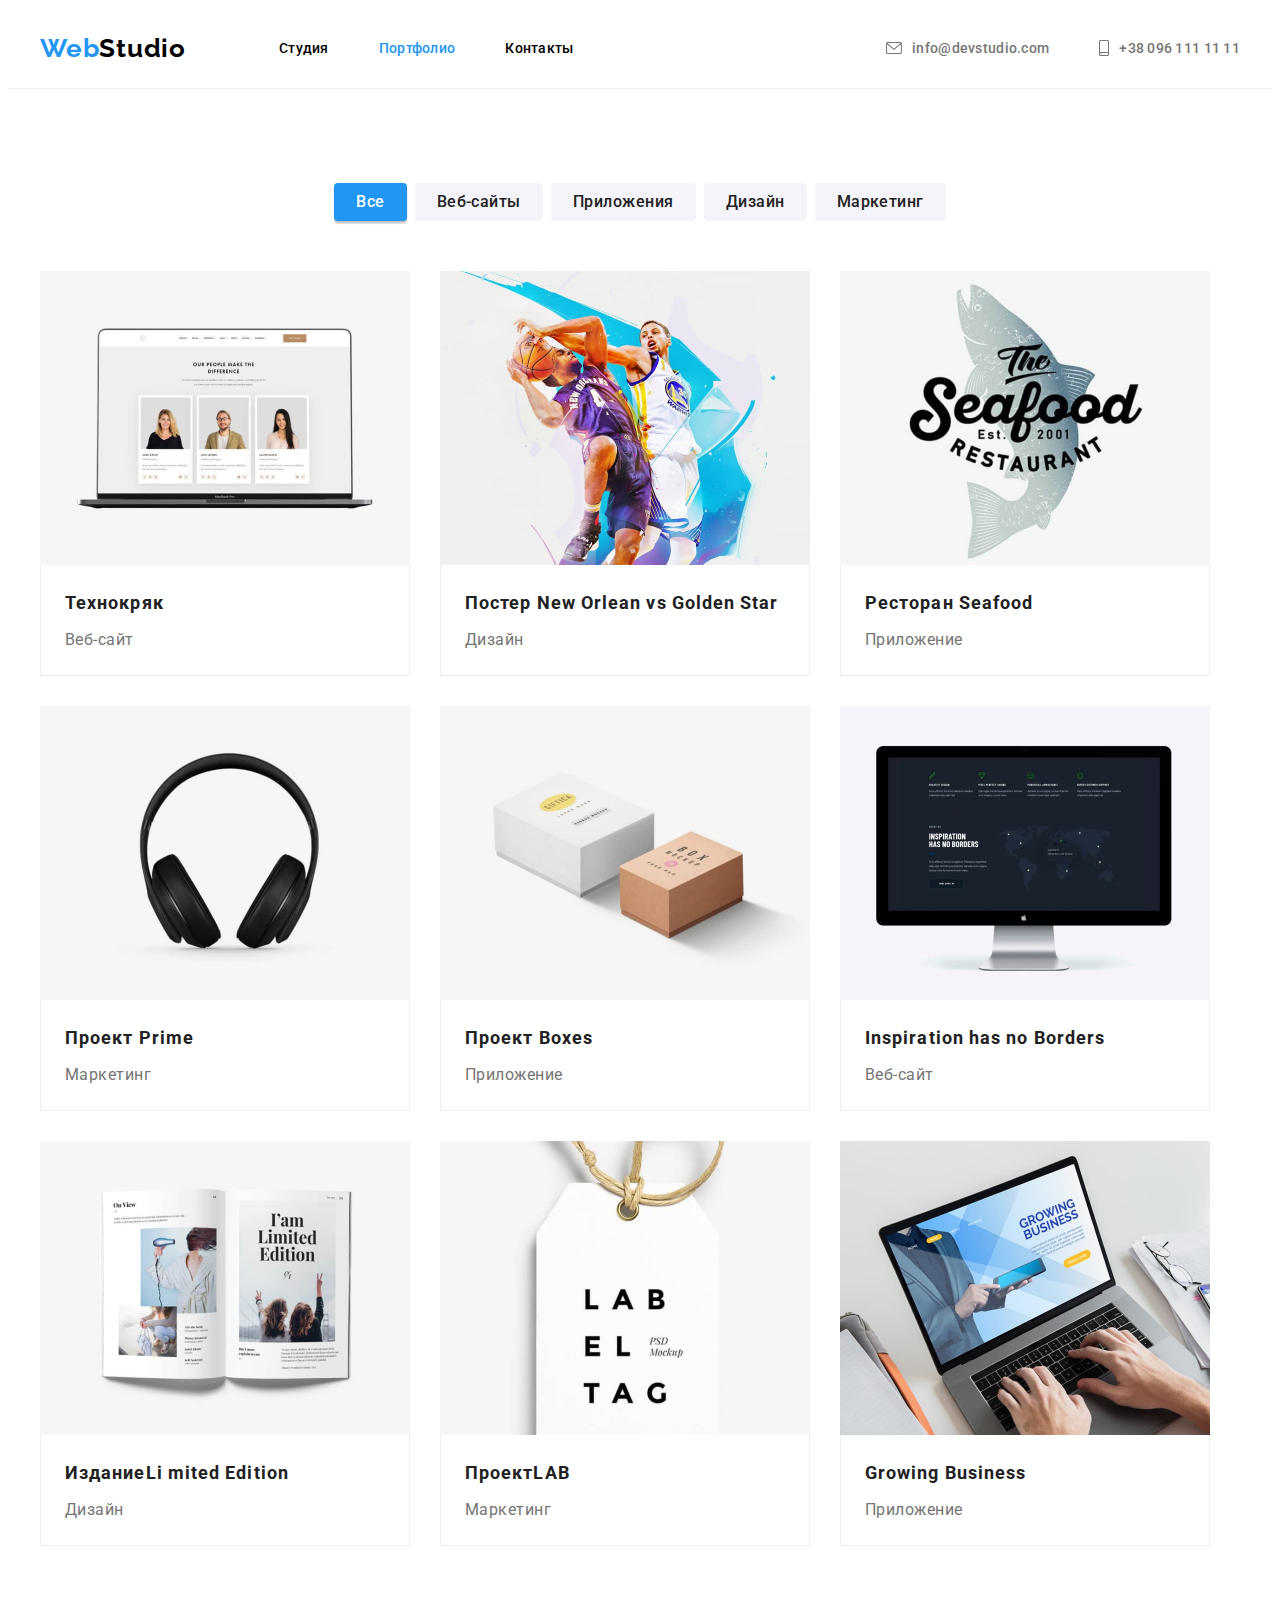
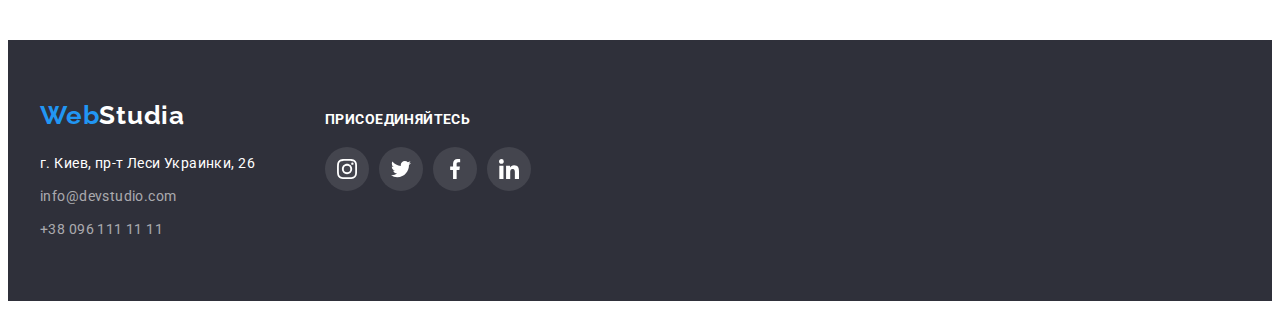
==== portfolio.html @ a8fc57d9 "Initial commit" ====
<!DOCTYPE html>
<html lang="ru">
  <head>
    <meta charset="UTF-8" />
    <meta http-equiv="X-UA-Compatible" content="IE=edge" />
    <meta name="viewport" content="width=device-width, initial-scale=1.0" />
    <title>Портфолио</title>
    <link rel="preconnect" href="https://fonts.googleapis.com" />
    <link rel="preconnect" href="https://fonts.gstatic.com" crossorigin />
    <link
      href="https://fonts.googleapis.com/css2?family=Raleway:wght@700&family=Roboto:wght@400;500;700;900&display=swap"
      rel="stylesheet"
    />
    <link
      rel="stylesheet"
      href="https://cdnjs.cloudflare.com/ajax/libs/modern-normalize/1.1.0/modern-normalize.min.css"
      integrity="sha512-wpPYUAdjBVSE4KJnH1VR1HeZfpl1ub8YT/NKx4PuQ5NmX2tKuGu6U/JRp5y+Y8XG2tV+wKQpNHVUX03MfMFn9Q=="
      crossorigin="anonymous"
      referrerpolicy="no-referrer"
    />
    <link rel="stylesheet" href="./css/style.css" />
  </head>
  <body>
    <!-- header -->
    <header class="header">
      <div class="container header-container">
        <!-- logo -->
        <a class="header-logo link" href="./index.html" lang="en"
          ><span>Web</span>Studio</a
        >
        <!-- menu -->
        <nav class="header-nav">
          <ul class="header-list list">
            <li class="header-item">
              <a class="header-link link" href="./index.html">Студия</a>
            </li>
            <li class="header-item">
              <a
                class="header-link header-link-current link"
                href="./portfolio.html"
                >Портфолио</a
              >
            </li>
            <li class="header-item">
              <a class="header-link link" href="">Контакты</a>
            </li>
          </ul>
        </nav>
        <!-- contacts -->
        <a
          class="header-contacts header-mail link"
          href="mailto:info@devstudio.com"
          ><svg class="mail-icon" width="16" height="12">
            <use href="./images/icons.svg#mail"></use>
          </svg>
          info@devstudio.com</a
        >
        <a class="header-contacts link" href="tel:+380961111111"
          ><svg class="mail-icon" width="10" height="16">
            <use href="./images/icons.svg#phone"></use>
          </svg>
          +38 096 111 11 11</a
        >
      </div>
    </header>
    <!-- Основной контент страницы -->
    <main>
      <!-- Портфолио -->
      <section class="portfolio section">
        <div class="container">
          <h1 class="visually-hidden">Наши проекты</h1>
          <ul class="portfolio-filter list">
            <li>
              <button
                class="portfolio-filter-btn portfolio-filter-btn-activ"
                type="button"
              >
                Все
              </button>
            </li>
            <li>
              <button class="portfolio-filter-btn" type="button">
                Веб-сайты
              </button>
            </li>
            <li>
              <button class="portfolio-filter-btn" type="button">
                Приложения
              </button>
            </li>
            <li>
              <button class="portfolio-filter-btn" type="button">Дизайн</button>
            </li>
            <li>
              <button class="portfolio-filter-btn" type="button">
                Маркетинг
              </button>
            </li>
          </ul>
          <!-- Продукты -->
          <ul class="products-list list">
            <li class="products-item">
              <a class="products-link link" href="">
                <img
                  class="products-img"
                  src="./images/portfolio/1.jpg"
                  alt=""
                  width="370"
                  height="294"
                />
                <div class="products-wrapper">
                  <h2 class="products-name">Технокряк</h2>
                  <p class="products-direction">Веб-сайт</p>
                </div>
              </a>
            </li>
            <li class="products-item">
              <a class="products-link link" href="">
                <img
                  class="products-img"
                  src="./images/portfolio/2.jpg"
                  alt=""
                  width="370"
                  height="294"
                />
                <div class="products-wrapper">
                  <h2 class="products-name">
                    Постер <span lang="en">New Orlean vs Golden Star</span>
                  </h2>
                  <p class="products-direction">Дизайн</p>
                </div>
              </a>
            </li>
            <li class="products-item">
              <a class="products-link link" href="">
                <img
                  class="products-img"
                  src="./images/portfolio/3.jpg"
                  alt=""
                  width="370"
                  height="294"
                />
                <div class="products-wrapper">
                  <h2 class="products-name">
                    Ресторан <span lang="en">Seafood</span>
                  </h2>
                  <p class="products-direction">Приложение</p>
                </div>
              </a>
            </li>
            <li class="products-item">
              <a class="products-link link" href="">
                <img
                  class="products-img"
                  src="./images/portfolio/4.jpg"
                  alt=""
                  width="370"
                  height="294"
                />
                <div class="products-wrapper">
                  <h2 class="products-name">
                    Проект <span lang="en">Prime</span>
                  </h2>
                  <p class="products-direction">Маркетинг</p>
                </div>
              </a>
            </li>
            <li class="products-item">
              <a class="products-link link" href="">
                <img
                  class="products-img"
                  src="./images/portfolio/5.jpg"
                  alt=""
                  width="370"
                  height="294"
                />
                <div class="products-wrapper">
                  <h2 class="products-name">Проект Boxes</h2>
                  <p class="products-direction">Приложение</p>
                </div>
              </a>
            </li>
            <li class="products-item">
              <a class="products-link link" href="">
                <img
                  class="products-img"
                  src="./images/portfolio/6.jpg"
                  alt=""
                  width="370"
                  height="294"
                />
                <div class="products-wrapper">
                  <h2 class="products-name" lang="en">
                    Inspiration has no Borders
                  </h2>
                  <p class="products-direction">Веб-сайт</p>
                </div>
              </a>
            </li>
            <li class="products-item">
              <a class="products-link link" href="">
                <img
                  class="products-img"
                  src="./images/portfolio/7.jpg"
                  alt=""
                  width="370"
                  height="294"
                />
                <div class="products-wrapper">
                  <h2 class="products-name">
                    Издание<span lang="en">Li mited Edition</span>
                  </h2>
                  <p class="products-direction">Дизайн</p>
                </div>
              </a>
            </li>
            <li class="products-item">
              <a class="products-link link" href="">
                <img
                  class="products-img"
                  src="./images/portfolio/8.jpg"
                  alt=""
                  width="370"
                  height="294"
                />
                <div class="products-wrapper">
                  <h2 class="products-name">
                    Проект<span lang="en">LAB</span>
                  </h2>
                  <p class="products-direction">Маркетинг</p>
                </div>
              </a>
            </li>
            <li class="products-item">
              <a class="products-link link" href="">
                <img
                  class="products-img"
                  src="./images/portfolio/9.jpg"
                  alt=""
                  width="370"
                  height="294"
                />
                <div class="products-wrapper">
                  <h2 class="products-name" lang="en">Growing Business</h2>
                  <p class="products-direction">Приложение</p>
                </div>
              </a>
            </li>
          </ul>
        </div>
      </section>
    </main>
    <!-- Footer -->
    <footer class="footer">
      <div class="container footer-container">
        <div>
          <a class="footer-logo link" href="./index.html" lang="en"
            ><span>Web</span>Studia</a
          >
          <address class="footer-address-contact">
            <p class="footer-address">г. Киев, пр-т Леси Украинки, 26</p>
            <a class="footer-contact link" href="mailto:info@devstudio.com"
              >info@devstudio.com</a
            >
            <a class="footer-contact link" href="tel:+380961111111"
              >+38 096 111 11 11</a
            >
          </address>
        </div>
        <div class="social-footer">
          <p class="social-footer-title">присоединяйтесь</p>
          <ul class="social-list list">
            <li class="social-items">
              <a
                href=""
                class="footer-social-link social-link link"
                target="_blank"
                rel="noopener noreferrer"
                aria-label="instagram"
                ><svg class="social-icon" width="20" height="20">
                  <use href="./images/icons.svg#instagram"></use>
                </svg>
              </a>
            </li>
            <li class="social-items">
              <a
                href=""
                class="footer-social-link social-link link"
                target="_blank"
                rel="noopener noreferrer"
                aria-label="twitter"
              >
                <svg class="social-icon" width="20" height="20">
                  <use href="./images/icons.svg#twitter"></use>
                </svg>
              </a>
            </li>
            <li class="social-items">
              <a
                href=""
                class="footer-social-link social-link link"
                target="_blank"
                rel="noopener noreferrer"
                aria-label="facebook"
              >
                <svg class="social-icon" width="20" height="20">
                  <use href="./images/icons.svg#facebook"></use>
                </svg>
              </a>
            </li>
            <li class="social-items">
              <a
                href=""
                class="footer-social-link social-link link"
                target="_blank"
                rel="noopener noreferrer"
                aria-label="linkedin"
              >
                <svg class="social-icon" width="20" height="20">
                  <use href="./images/icons.svg#linkedin"></use>
                </svg>
              </a>
            </li>
          </ul>
        </div>
      </div>
    </footer>
  </body>
</html>
---- css/style.css ----
:root {
  /* fonts */
  --fonts-main: "Roboto", sans-serif;
  --fonts-logo: "Raleway", sans-serif;
  /* text colors */
  --text-main-cl: #212121;
  --text-second-cl: #757575;
  --text-accent-cl: #2196f3;
  --text-white-cl: #ffffff;
  --text-nav-cl: #000000;
  --footer-mail-phone-cl: rgba(255, 255, 255, 0.6);
  --btn-hover: #188ce8;
  /* bg colors */
  --dark-bg-cl: #2f303a;
  --light-bg-cl: #f5f4fa;
  /* others */
  --border-color: #eeeeee;
  --icon-color: #afb1b8;
  --footer-socials-bg: rgba(255, 255, 255, 0.1);
}

body {
  font-family: var(--fonts-main);
  color: var(--text-main-cl);
}

/* reser styles */
.link {
  text-decoration: none;
  color: currentColor;
}

.list {
  list-style: none;
  padding: 0;
  margin: 0;
}

img {
  display: block;
}

h1,
h2,
h3,
h4,
h5,
h6,
p {
  margin: 0;
}
/* base style */
.container {
  width: 1200px;
  padding-left: 15px;
  padding-right: 15px;
  margin-left: auto;
  margin-right: auto;

  /* outline: 2px solid red;
  outline-offset: -2px; */
}

.section {
  padding-top: 94px;
  padding-bottom: 94px;
}

.btn {
  min-width: 200px;
  min-height: 50px;
  padding: 6px 28px;
  box-shadow: 0px 4px 4px rgba(0, 0, 0, 0.15);
  border-radius: 4px;
  border: none;
  font-family: inherit;
  background-color: var(--text-accent-cl);
  cursor: pointer;
  font-weight: 700;
  font-size: 16px;
  line-height: calc(30 / 16);
  letter-spacing: 0.06em;
  color: var(--text-white-cl);
}

.btn:hover,
.btn:focus {
  background-color: var(--btn-hover);
}

.section-title {
  margin-bottom: 50px;
  font-weight: 700;
  font-size: 36px;
  line-height: calc(42 / 36);
  text-align: center;
  letter-spacing: 0.03em;
}

.features-list,
.about-list,
.team-list,
.products-list {
  display: flex;
  gap: 30px;
  flex-wrap: wrap;
}

.visually-hidden {
  position: absolute;
  width: 1px;
  height: 1px;
  margin: -1px;
  border: 0;
  padding: 0;
  white-space: nowrap;
  clip-path: inset(100%);
  clip: rect(0 0 0 0);
  overflow: hidden;
}

/* header */

.header {
  font-weight: 500;
  font-size: 14px;
  line-height: calc(16 / 14);
  letter-spacing: 0.02em;
  border-bottom: 1px solid var(--border-color);
}
.header-container {
  display: flex;
  align-items: center;
}

.header-logo {
  font-family: var(--fonts-logo);
  font-weight: 700;
  font-size: 26px;
  line-height: calc(31 / 26);
  letter-spacing: 0.03em;
  color: var(--text-nav-cl);
  margin-right: 93px;
}

.header-logo > span {
  color: var(--text-accent-cl);
}

.header-nav {
  margin-right: auto;
}

.header-list {
  display: flex;
  gap: 50px;
}

.header-link {
  display: block;
  color: var(--text-nav-cl);
  padding-top: 32px;
  padding-bottom: 32px;
}

.header-link:focus,
.header-link:hover,
.header-link-current,
.header-contacts:focus,
.header-contacts:hover {
  color: var(--text-accent-cl);
}

.header-contacts {
  display: flex;
  align-items: center;
  color: var(--text-second-cl);
  padding-top: 32px;
  padding-bottom: 32px;
}
.mail-icon {
  margin-right: 10px;
  fill: currentColor;
}

.header-mail {
  margin-right: 50px;
}

/* PAGE STUDIA */

/* section hero  */

.hero {
  min-height: 600px;
  max-width: 1600px;
  /* outline: 1px solid red; */
  background-image: linear-gradient(
      to right,
      rgba(47, 48, 58, 0.4),
      rgba(47, 48, 58, 0.4)
    ),
    url(../images/index/hero.png);
  background-size: cover;
  background-repeat: no-repeat;
  background-position: center;
  background-color: var(--dark-bg-cl);
  margin-left: auto;
  margin-right: auto;
}

.hero-container {
  padding-top: 200px;
  padding-bottom: 200px;
}

.hero-title {
  font-weight: 900;
  font-size: 44px;
  line-height: calc(60 / 44);
  letter-spacing: 0.06em;
  text-transform: uppercase;
  color: var(--text-white-cl);
  text-align: center;
  width: 696px;
  margin-left: auto;
  margin-right: auto;
  margin-bottom: 30px;
}

.hero-btn {
  display: block;
  margin: 0 auto;
}

/* section features */
.features-list .about-list .team-list {
  display: flex;
  gap: 30px;
}

.feature-item {
  flex-basis: 270px;
}

.feature-item::before {
  display: block;
  content: "";
  height: 120px;
  /* outline: 1px solid red; */
  background-repeat: no-repeat;
  background-position: center;
  background-color: var(--light-bg-cl);
  border-radius: 4px;
  margin-bottom: 30px;
}

.feature-item:nth-child(1)::before {
  background-image: url(../images/icons/antenna.svg);
}

.feature-item:nth-child(2)::before {
  background-image: url(../images/icons/clock.svg);
}

.feature-item:nth-child(3)::before {
  background-image: url(../images/icons/diagram.svg);
}

.feature-item:nth-child(4)::before {
  background-image: url(../images/icons/astronaut.svg);
}

.feature-title {
  font-weight: 700;
  font-size: 14px;
  line-height: calc(16 / 14);
  letter-spacing: 0.03em;
  text-transform: uppercase;
  margin-bottom: 10px;
}

.feature-desc {
  font-weight: 400;
  font-size: 14px;
  line-height: calc(24 / 14);
  letter-spacing: 0.03em;
  color: var(--text-second-cl);
}

/* About */

.about {
  padding-top: 0;
}

/* Our team */

.team {
  background-color: var(--light-bg-cl);
}

.team-item {
  background-color: var(--text-white-cl);
  box-shadow: 0px 1px 3px rgba(0, 0, 0, 0.12), 0px 1px 1px rgba(0, 0, 0, 0.14),
    0px 2px 1px rgba(0, 0, 0, 0.2);
  border-radius: 0px 0px 4px 4px;

  /* outline: 1px solid red; */
}

.team-wrapper {
  padding-top: 30px;
  padding-bottom: 30px;
}

.team-name {
  padding-bottom: 10px;
  font-weight: 500;
  font-size: 16px;
  line-height: calc(19 / 16);
  letter-spacing: 0.03em;
  text-align: center;
}

.team-post {
  font-weight: 400;
  font-size: 16px;
  line-height: calc(19 / 16);
  letter-spacing: 0.03em;
  color: var(--text-second-cl);
  text-align: center;
  margin-bottom: 16px;
}

.social-link {
  display: flex;
  align-items: center;
  justify-content: center;
  width: 44px;
  height: 44px;
  background-color: var(--text-white-cl);
  border-radius: 50%;
  color: var(--icon-color);
}

.social-link:hover,
.social-link:focus {
  color: var(--text-white-cl);
  background-color: var(--text-accent-cl);
}

.social-list {
  display: flex;
  justify-content: center;
  align-items: center;
  gap: 10px;
}

.social-icon {
  fill: currentColor;
}

/* Clients section */

.clients-list {
  display: flex;
  align-items: center;
  justify-content: center;
  gap: 30px;
}

.clients-link {
  display: flex;
  align-items: center;
  justify-content: center;
  width: 170px;
  height: 92px;
  border: 1px solid var(--icon-color);
  border-radius: 4px;
  color: var(--icon-color);
}

.clients-link:hover,
.clients-link:focus {
  border: 1px solid var(--text-accent-cl);
  color: var(--text-accent-cl);
}

.clients-icon {
  fill: currentColor;
}

/* footer */

.footer {
  padding-top: 60px;
  padding-bottom: 60px;
  background-color: var(--dark-bg-cl);
  font-weight: 400;
  font-size: 14px;
  line-height: calc(24 / 14);
  letter-spacing: 0.03em;
}

.footer-logo {
  display: block;
  margin-bottom: 20px;
  font-family: var(--fonts-logo);
  font-weight: 700;
  font-size: 26px;
  line-height: calc(31 / 26);
  letter-spacing: 0.03em;
  color: var(--text-white-cl);
}

.footer-logo > span {
  color: var(--text-accent-cl);
}

.footer-address {
  margin-bottom: 9px;
  font-style: normal;
  color: var(--text-white-cl);
}

.footer-contact {
  display: block;
  font-style: normal;
  color: var(--footer-mail-phone-cl);
}

.footer-contact:not(:last-child) {
  margin-bottom: 9px;
}

.footer-contact:focus,
.footer-contact:hover {
  color: var(--text-white-cl);
}

.footer-container {
  display: flex;
  align-items: baseline;
}

.social-footer-title {
  font-weight: 700;
  font-size: 14px;
  line-height: calc(16 / 14);
  letter-spacing: 0.03em;
  text-transform: uppercase;
  color: var(--text-white-cl);
  margin-bottom: 20px;
}

.social-footer {
  margin-left: 70px;
}

.footer-social-link {
  background-color: var(--footer-socials-bg);
  color: var(--text-white-cl);
}

/* PAGE PORTFOLIO */
.portfolio-filter {
  display: flex;
  gap: 8px;
  flex-wrap: wrap;
  justify-content: center;
  margin-bottom: 50px;
}
.portfolio-filter-btn {
  font-family: inherit;
  color: inherit;
  background-color: var(--light-bg-cl);
  cursor: pointer;
  font-weight: 500;
  font-size: 16px;
  line-height: calc(26 / 16);
  text-align: center;
  letter-spacing: 0.03em;
  border: none;
  border-radius: 4px;
  padding: 6px 22px;
}

.portfolio-filter-btn-activ,
.portfolio-filter-btn:hover,
.portfolio-filter-btn:focus {
  background-color: var(--text-accent-cl);
  color: var(--text-white-cl);
  box-shadow: 0px 3px 1px rgba(0, 0, 0, 0.1), 0px 1px 2px rgba(0, 0, 0, 0.08),
    0px 2px 2px rgba(0, 0, 0, 0.12);
  border-radius: 4px;
}

.products-wrapper {
  padding: 20px 24px;
  background-color: var(--text-white-cl);
  border: 1px solid var(--border-color);
  border-top: none;
}

.products-name {
  font-weight: 700;
  font-size: 18px;
  line-height: calc(36 / 18);
  letter-spacing: 0.06em;
  margin-bottom: 4px;
}

.products-direction {
  font-weight: 400;
  font-size: 16px;
  line-height: calc(30 / 16);
  letter-spacing: 0.03em;
  color: var(--text-second-cl);
}

.products-link {
  display: block;
}

.products-link:hover,
.products-link:focus {
  box-shadow: 0px 1px 1px rgba(0, 0, 0, 0.12), 0px 4px 4px rgba(0, 0, 0, 0.06),
    1px 4px 6px rgba(0, 0, 0, 0.16);
}
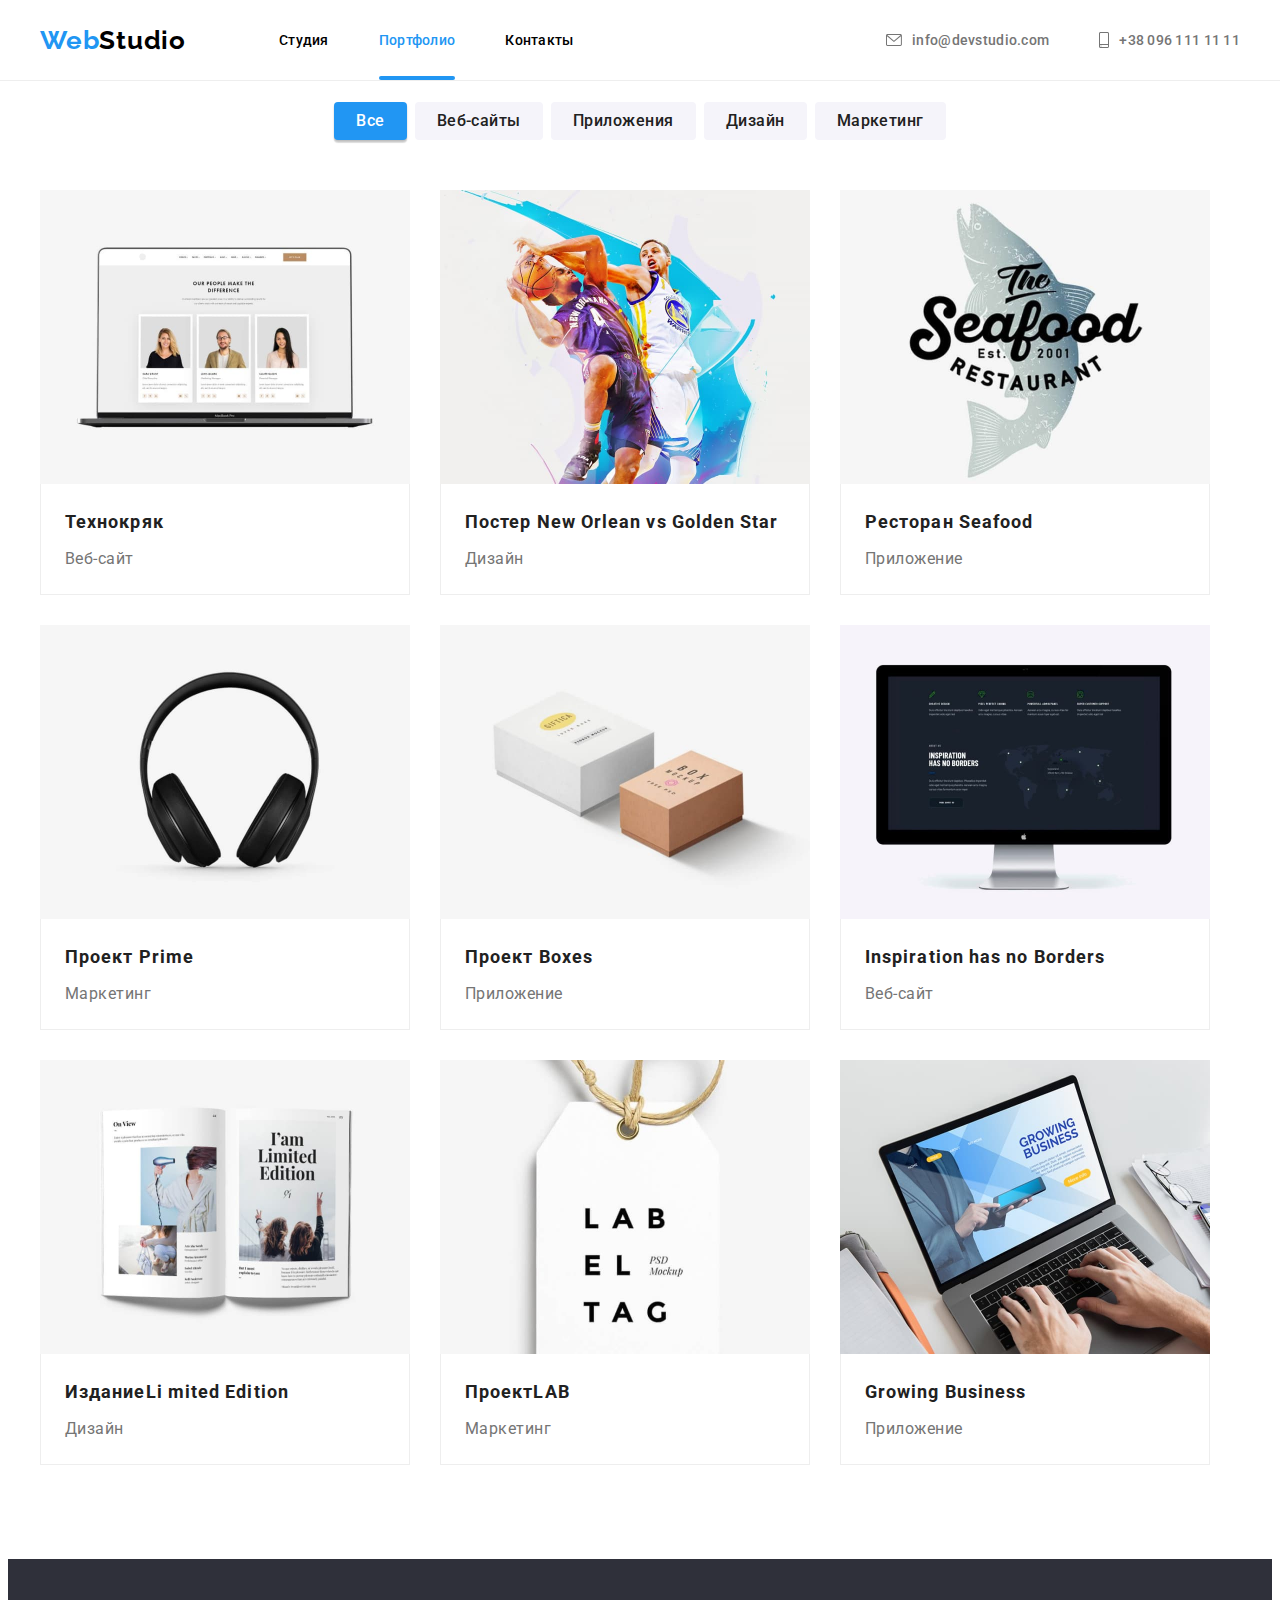
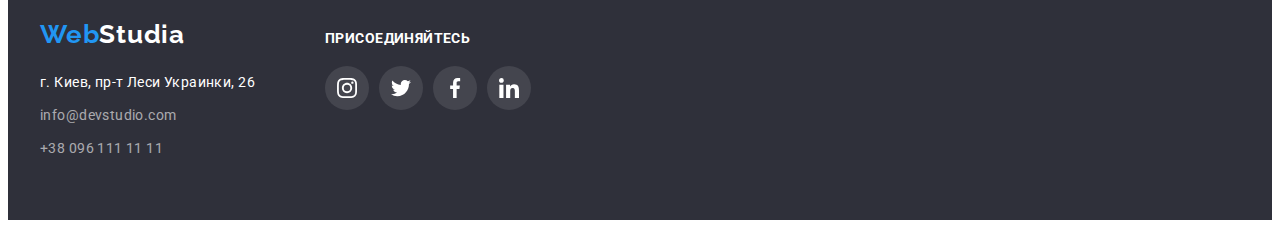
==== commit 1a3be82e: "complete" ====
--- a/portfolio.html
+++ b/portfolio.html
@@ -18,11 +18,15 @@
       crossorigin="anonymous"
       referrerpolicy="no-referrer"
     />
+    <link
+      rel="stylesheet"
+      href="https://cdnjs.cloudflare.com/ajax/libs/animate.css/4.1.1/animate.min.css"
+    />
     <link rel="stylesheet" href="./css/style.css" />
   </head>
   <body>
     <!-- header -->
-    <header class="header">
+    <header class="header" data-header>
       <div class="container header-container">
         <!-- logo -->
         <a class="header-logo link" href="./index.html" lang="en"
@@ -108,6 +112,13 @@
                   width="370"
                   height="294"
                 />
+                <div class="overlay">
+                  <p class="overlay-text">
+                    Ресурс предлагает комплексные предложения с разным уровнем
+                    функционала и сервисов. Все это позволит посетителю получить
+                    исчерпывающие сведения о компании или частном лице.
+                  </p>
+                </div>
                 <div class="products-wrapper">
                   <h2 class="products-name">Технокряк</h2>
                   <p class="products-direction">Веб-сайт</p>
@@ -123,6 +134,13 @@
                   width="370"
                   height="294"
                 />
+                <div class="overlay">
+                  <p class="overlay-text">
+                    Ресурс предлагает комплексные предложения с разным уровнем
+                    функционала и сервисов. Все это позволит посетителю получить
+                    исчерпывающие сведения о компании или частном лице.
+                  </p>
+                </div>
                 <div class="products-wrapper">
                   <h2 class="products-name">
                     Постер <span lang="en">New Orlean vs Golden Star</span>
@@ -140,6 +158,13 @@
                   width="370"
                   height="294"
                 />
+                <div class="overlay">
+                  <p class="overlay-text">
+                    Ресурс предлагает комплексные предложения с разным уровнем
+                    функционала и сервисов. Все это позволит посетителю получить
+                    исчерпывающие сведения о компании или частном лице.
+                  </p>
+                </div>
                 <div class="products-wrapper">
                   <h2 class="products-name">
                     Ресторан <span lang="en">Seafood</span>
@@ -157,6 +182,13 @@
                   width="370"
                   height="294"
                 />
+                <div class="overlay">
+                  <p class="overlay-text">
+                    Ресурс предлагает комплексные предложения с разным уровнем
+                    функционала и сервисов. Все это позволит посетителю получить
+                    исчерпывающие сведения о компании или частном лице.
+                  </p>
+                </div>
                 <div class="products-wrapper">
                   <h2 class="products-name">
                     Проект <span lang="en">Prime</span>
@@ -174,6 +206,13 @@
                   width="370"
                   height="294"
                 />
+                <div class="overlay">
+                  <p class="overlay-text">
+                    Ресурс предлагает комплексные предложения с разным уровнем
+                    функционала и сервисов. Все это позволит посетителю получить
+                    исчерпывающие сведения о компании или частном лице.
+                  </p>
+                </div>
                 <div class="products-wrapper">
                   <h2 class="products-name">Проект Boxes</h2>
                   <p class="products-direction">Приложение</p>
@@ -189,6 +228,13 @@
                   width="370"
                   height="294"
                 />
+                <div class="overlay">
+                  <p class="overlay-text">
+                    Ресурс предлагает комплексные предложения с разным уровнем
+                    функционала и сервисов. Все это позволит посетителю получить
+                    исчерпывающие сведения о компании или частном лице.
+                  </p>
+                </div>
                 <div class="products-wrapper">
                   <h2 class="products-name" lang="en">
                     Inspiration has no Borders
@@ -206,6 +252,13 @@
                   width="370"
                   height="294"
                 />
+                <div class="overlay">
+                  <p class="overlay-text">
+                    Ресурс предлагает комплексные предложения с разным уровнем
+                    функционала и сервисов. Все это позволит посетителю получить
+                    исчерпывающие сведения о компании или частном лице.
+                  </p>
+                </div>
                 <div class="products-wrapper">
                   <h2 class="products-name">
                     Издание<span lang="en">Li mited Edition</span>
@@ -223,6 +276,13 @@
                   width="370"
                   height="294"
                 />
+                <div class="overlay">
+                  <p class="overlay-text">
+                    Ресурс предлагает комплексные предложения с разным уровнем
+                    функционала и сервисов. Все это позволит посетителю получить
+                    исчерпывающие сведения о компании или частном лице.
+                  </p>
+                </div>
                 <div class="products-wrapper">
                   <h2 class="products-name">
                     Проект<span lang="en">LAB</span>
@@ -240,6 +300,13 @@
                   width="370"
                   height="294"
                 />
+                <div class="overlay">
+                  <p class="overlay-text">
+                    Ресурс предлагает комплексные предложения с разным уровнем
+                    функционала и сервисов. Все это позволит посетителю получить
+                    исчерпывающие сведения о компании или частном лице.
+                  </p>
+                </div>
                 <div class="products-wrapper">
                   <h2 class="products-name" lang="en">Growing Business</h2>
                   <p class="products-direction">Приложение</p>
@@ -325,5 +392,6 @@
         </div>
       </div>
     </footer>
+    <script src="./js/header-scroll.js"></script>
   </body>
 </html>
--- a/css/style.css
+++ b/css/style.css
@@ -17,6 +17,9 @@
   --border-color: #eeeeee;
   --icon-color: #afb1b8;
   --footer-socials-bg: rgba(255, 255, 255, 0.1);
+  --animation: 250ms cubic-bezier(0.4, 0, 0.2, 1);
+  --animation-modal: 400ms cubic-bezier(0.4, 0, 0.2, 1);
+  --overlay-bg: rgba(33, 150, 243, 0.9);
 }
 
 body {
@@ -50,6 +53,16 @@
   margin: 0;
 }
 /* base style */
+.no-scroll {
+  overflow: hidden;
+}
+
+.header.no-transparency {
+  border-bottom: 0;
+  background-color: rgba(255, 255, 255, 0.8);
+  backdrop-filter: blur(3px);
+}
+
 .container {
   width: 1200px;
   padding-left: 15px;
@@ -81,6 +94,8 @@
   line-height: calc(30 / 16);
   letter-spacing: 0.06em;
   color: var(--text-white-cl);
+
+  transition: background-color var(--animation);
 }
 
 .btn:hover,
@@ -95,6 +110,14 @@
   line-height: calc(42 / 36);
   text-align: center;
   letter-spacing: 0.03em;
+}
+
+.uppertitle {
+  font-weight: 700;
+  font-size: 14px;
+  line-height: calc(16 / 14);
+  letter-spacing: 0.03em;
+  text-transform: uppercase;
 }
 
 .features-list,
@@ -119,14 +142,84 @@
   overflow: hidden;
 }
 
+.backdrop {
+  position: fixed;
+  top: 0;
+  left: 0;
+  z-index: 1000;
+
+  width: 100%;
+  height: 100%;
+
+  background-color: rgba(0, 0, 0, 0.2);
+
+  transition: opacity var(--animation), visibility var(--animation);
+}
+
+.backdrop.is-hidden {
+  opacity: 0;
+  visibility: hidden;
+  pointer-events: none;
+}
+
+.modal-window {
+  position: absolute;
+  top: 50%;
+  left: 50%;
+  transform: translate(-50%, -50%) scale(1);
+  width: 528px;
+  height: 581px;
+  background-color: var(--text-white-cl);
+  box-shadow: 0px 1px 3px rgba(0, 0, 0, 0.12), 0px 1px 1px rgba(0, 0, 0, 0.14),
+    0px 2px 1px rgba(0, 0, 0, 0.2);
+  border-radius: 4px;
+
+  transition: transform var(--animation-modal), opacity var(--animation-modal);
+}
+
+.backdrop.is-hidden .modal-window {
+  opacity: 0;
+  transform: translate(-50%, -50%) scale(0.2);
+}
+
+.modal-btn {
+  position: absolute;
+  top: 8px;
+  right: 8px;
+  padding: 0;
+
+  display: flex;
+  align-items: center;
+  justify-content: center;
+
+  width: 30px;
+  height: 30px;
+
+  border-radius: 50%;
+  border: 1px solid rgba(0, 0, 0, 0.1);
+  background-color: var(--text-white-cl);
+  cursor: pointer;
+}
+
 /* header */
 
 .header {
+  position: fixed;
+  top: 0;
+  left: 0;
+  width: 100%;
+  z-index: 100;
+
+  background-color: var(--text-white-cl);
+
   font-weight: 500;
   font-size: 14px;
   line-height: calc(16 / 14);
   letter-spacing: 0.02em;
   border-bottom: 1px solid var(--border-color);
+
+  transition: background-color var(--animation-modal),
+    backdrop-filter var(--animation-modal);
 }
 .header-container {
   display: flex;
@@ -161,6 +254,7 @@
   color: var(--text-nav-cl);
   padding-top: 32px;
   padding-bottom: 32px;
+  transition: color var(--animation);
 }
 
 .header-link:focus,
@@ -171,12 +265,31 @@
   color: var(--text-accent-cl);
 }
 
+.header-link-current {
+  position: relative;
+}
+
+.header-link-current::after {
+  content: "";
+  position: absolute;
+  bottom: 0;
+  left: 0;
+
+  display: block;
+  width: 100%;
+  height: 4px;
+  border-radius: 2px;
+
+  background-color: var(--text-accent-cl);
+}
+
 .header-contacts {
   display: flex;
   align-items: center;
   color: var(--text-second-cl);
   padding-top: 32px;
   padding-bottom: 32px;
+  transition: color var(--animation);
 }
 .mail-icon {
   margin-right: 10px;
@@ -272,11 +385,6 @@
 }
 
 .feature-title {
-  font-weight: 700;
-  font-size: 14px;
-  line-height: calc(16 / 14);
-  letter-spacing: 0.03em;
-  text-transform: uppercase;
   margin-bottom: 10px;
 }
 
@@ -292,6 +400,26 @@
 
 .about {
   padding-top: 0;
+}
+
+.about-item {
+  position: relative;
+}
+
+.about-img-title {
+  display: flex;
+  align-items: center;
+  justify-content: center;
+  color: var(--text-white-cl);
+
+  text-align: center;
+  padding: 27px 5px;
+  background-color: rgba(47, 48, 58, 0.8);
+  width: 100%;
+  height: 70px;
+  position: absolute;
+  left: 0;
+  bottom: 0;
 }
 
 /* Our team */
@@ -342,6 +470,7 @@
   background-color: var(--text-white-cl);
   border-radius: 50%;
   color: var(--icon-color);
+  transition: color var(--animation), background-color var(--animation);
 }
 
 .social-link:hover,
@@ -379,6 +508,7 @@
   border: 1px solid var(--icon-color);
   border-radius: 4px;
   color: var(--icon-color);
+  transition: color var(--animation), border var(--animation);
 }
 
 .clients-link:hover,
@@ -428,6 +558,7 @@
   display: block;
   font-style: normal;
   color: var(--footer-mail-phone-cl);
+  transition: color var(--animation);
 }
 
 .footer-contact:not(:last-child) {
@@ -484,6 +615,8 @@
   border: none;
   border-radius: 4px;
   padding: 6px 22px;
+  transition: color var(--animation), background-color var(--animation),
+    box-shadow var(--animation), border-radius var(--animation);
 }
 
 .portfolio-filter-btn-activ,
@@ -497,6 +630,8 @@
 }
 
 .products-wrapper {
+  position: relative;
+  z-index: 10;
   padding: 20px 24px;
   background-color: var(--text-white-cl);
   border: 1px solid var(--border-color);
@@ -519,8 +654,45 @@
   color: var(--text-second-cl);
 }
 
+.overlay {
+  position: absolute;
+  top: 0;
+  left: 0;
+
+  transform: translateY(100%);
+
+  width: 100%;
+  height: 294px;
+  padding: 63px 24px;
+
+  background-color: var(--overlay-bg);
+  backdrop-filter: blur(1px);
+
+  transition: transform var(--animation);
+}
+
+.products-link:hover .overlay,
+.products-link:focus .overlay {
+  transform: translate(0);
+}
+
+.overlay-text {
+  display: block;
+
+  font-weight: 400;
+  font-size: 18px;
+  line-height: calc(28 / 18);
+  letter-spacing: 0.03em;
+  text-align: left;
+
+  color: var(--text-white-cl);
+}
+
 .products-link {
-  display: block;
+  position: relative;
+  display: block;
+  transition: box-shadow var(--animation);
+  overflow: hidden;
 }
 
 .products-link:hover,
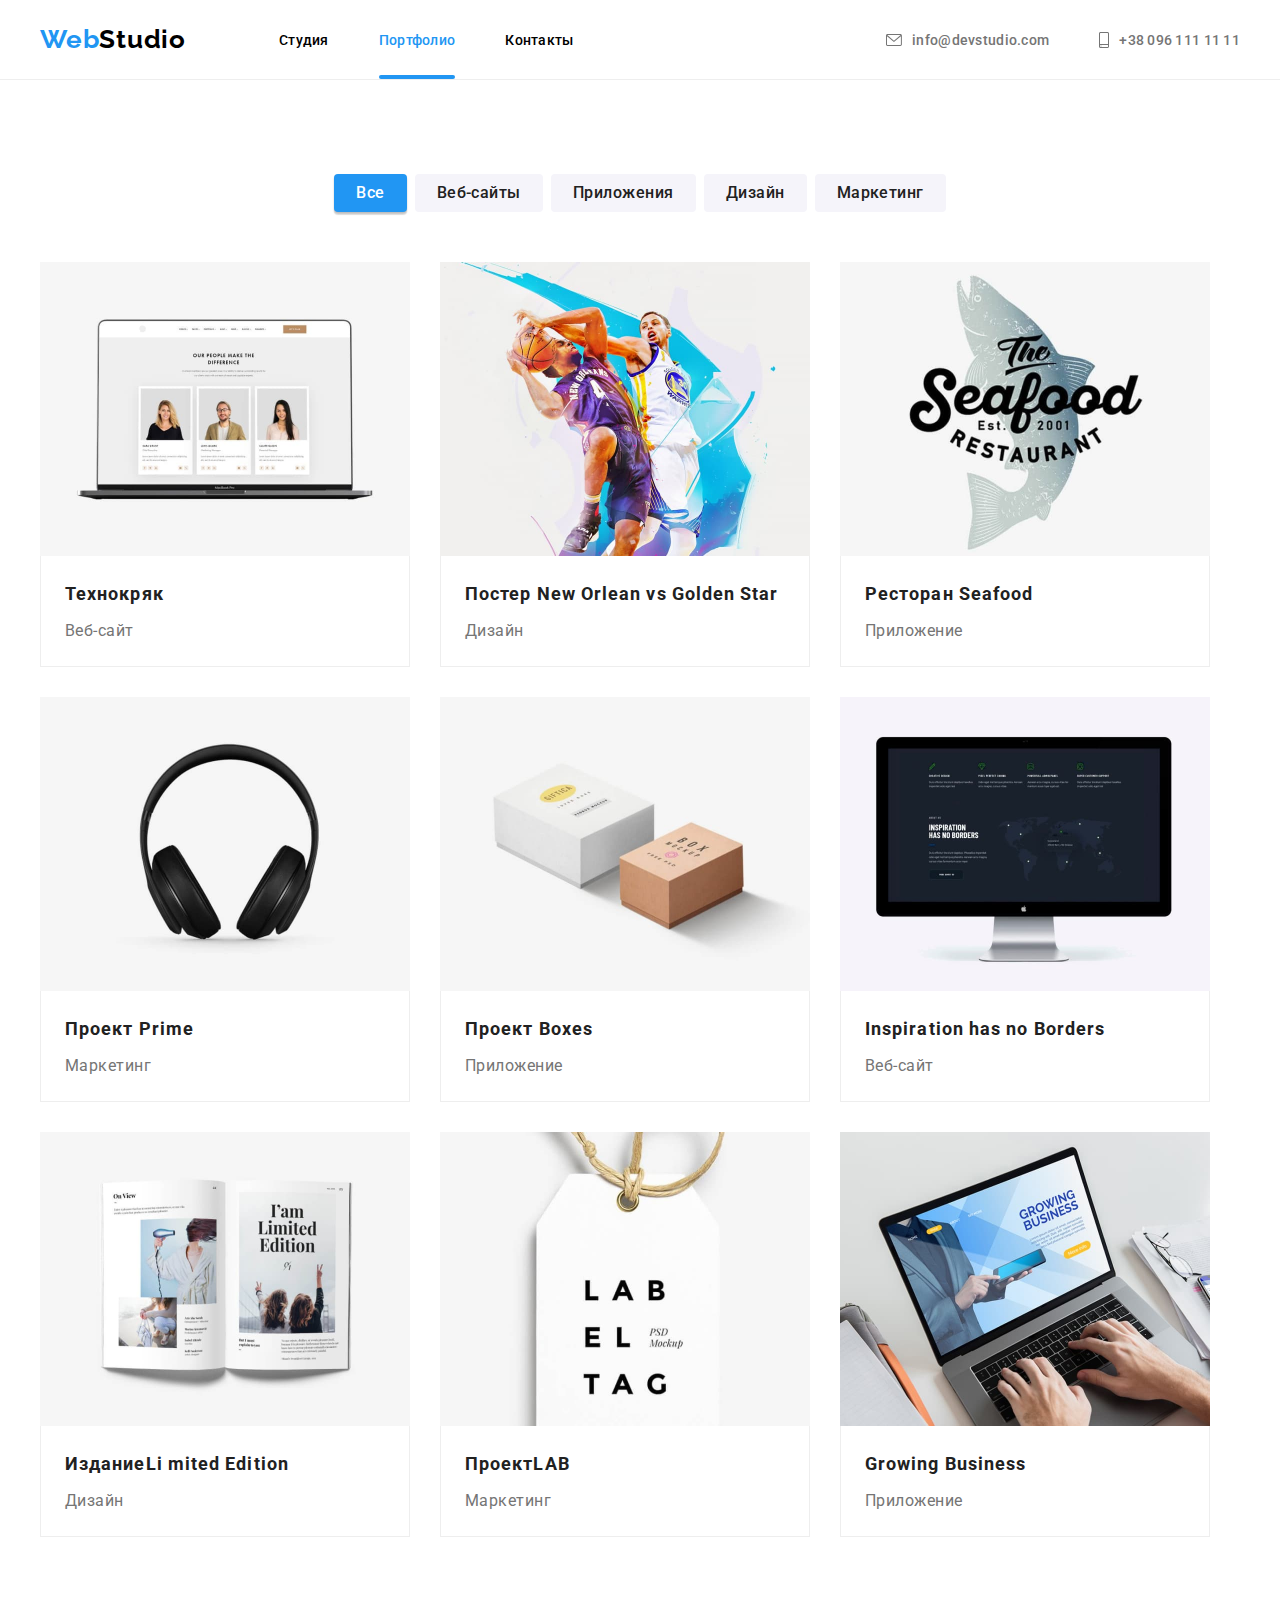
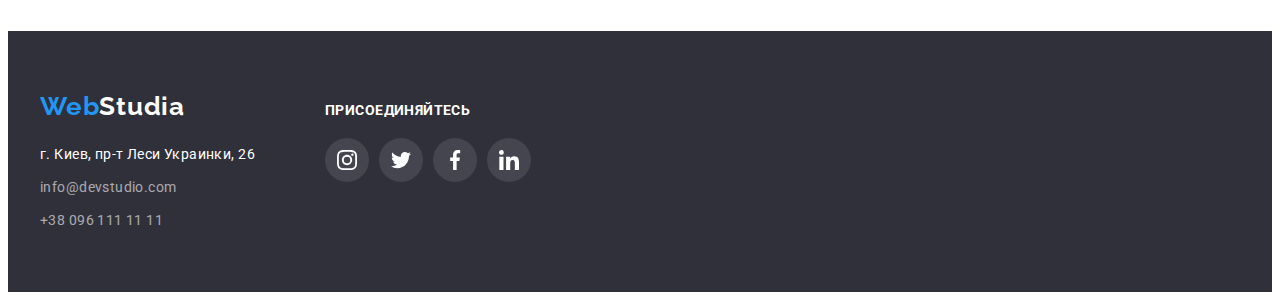
==== commit d7cf14a9: "complete" ====
--- a/portfolio.html
+++ b/portfolio.html
@@ -68,7 +68,7 @@
       </div>
     </header>
     <!-- Основной контент страницы -->
-    <main>
+    <main class="main">
       <!-- Портфолио -->
       <section class="portfolio section">
         <div class="container">
--- a/css/style.css
+++ b/css/style.css
@@ -27,6 +27,10 @@
   color: var(--text-main-cl);
 }
 
+.main {
+  margin-top: 80px;
+}
+
 /* reser styles */
 .link {
   text-decoration: none;
@@ -55,12 +59,6 @@
 /* base style */
 .no-scroll {
   overflow: hidden;
-}
-
-.header.no-transparency {
-  border-bottom: 0;
-  background-color: rgba(255, 255, 255, 0.8);
-  backdrop-filter: blur(3px);
 }
 
 .container {
@@ -205,7 +203,7 @@
 
 .header {
   position: fixed;
-  top: 0;
+  top: 0px;
   left: 0;
   width: 100%;
   z-index: 100;
@@ -221,6 +219,13 @@
   transition: background-color var(--animation-modal),
     backdrop-filter var(--animation-modal);
 }
+
+.header.no-transparency {
+  border-bottom: 0;
+  background-color: rgba(255, 255, 255, 0.8);
+  backdrop-filter: blur(3px);
+}
+
 .header-container {
   display: flex;
   align-items: center;
@@ -253,7 +258,7 @@
   display: block;
   color: var(--text-nav-cl);
   padding-top: 32px;
-  padding-bottom: 32px;
+  padding-bottom: 31px;
   transition: color var(--animation);
 }
 
@@ -288,7 +293,7 @@
   align-items: center;
   color: var(--text-second-cl);
   padding-top: 32px;
-  padding-bottom: 32px;
+  padding-bottom: 31px;
   transition: color var(--animation);
 }
 .mail-icon {
